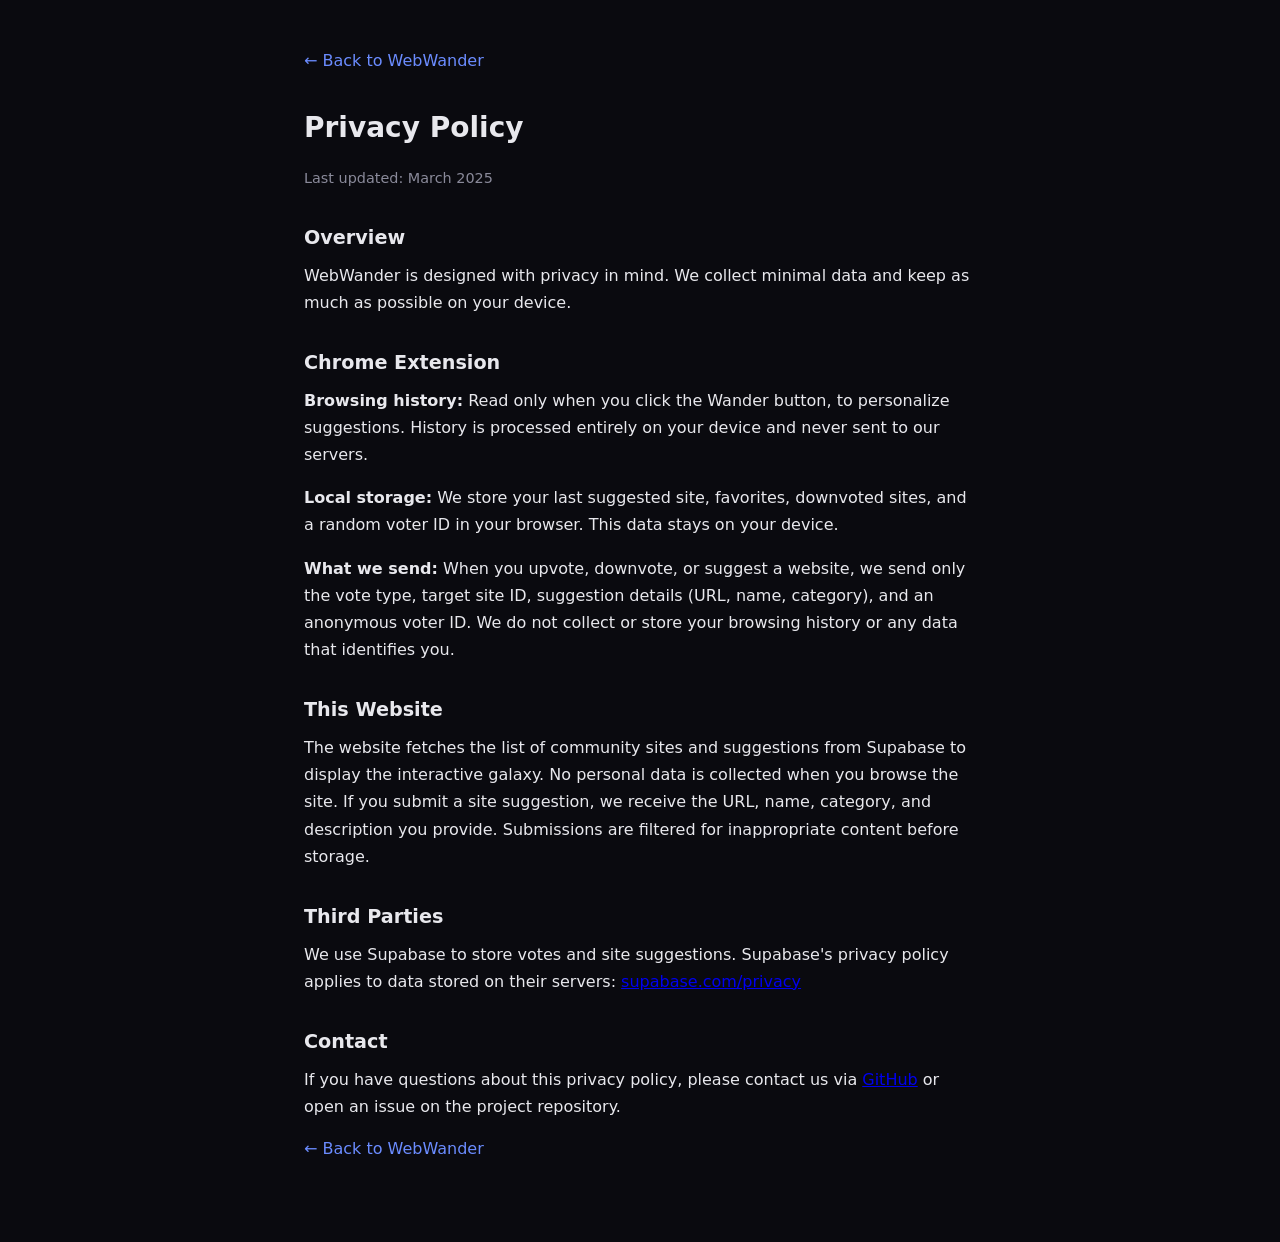
==== privacy.html @ 1d211160 "Add files via upload" ====
<!DOCTYPE html>
<html lang="en">
<head>
    <meta charset="UTF-8">
    <meta name="viewport" content="width=device-width, initial-scale=1.0">
    <meta name="description" content="WebWander Privacy Policy">
    <title>Privacy Policy | WebWander</title>
    <link rel="icon" type="image/svg+xml" href="data:image/svg+xml,%3Csvg xmlns='http://www.w3.org/2000/svg' viewBox='0 0 32 32'%3E%3Ccircle cx='16' cy='16' r='14' fill='%23080a12' stroke='%236b8cff' stroke-width='2'/%3E%3Ccircle cx='16' cy='16' r='4' fill='%236b8cff'/%3E%3Cpath fill='none' stroke='%2388aaff' stroke-width='1' opacity='0.8' d='M16 6v4M16 22v4M6 16h4M22 16h4M9.2 9.2l2.8 2.8M20 20l2.8 2.8M9.2 22.8l2.8-2.8M20 12l2.8-2.8'/%3E%3C/svg%3E">
    <link rel="stylesheet" href="css/styles.css">
    <style>
        .privacy-page { max-width: 720px; margin: 0 auto; padding: var(--spacing-xl, 2rem) var(--spacing-md, 1rem); }
        .privacy-page h1 { font-size: 1.75rem; margin-bottom: var(--spacing-sm, 0.5rem); }
        .privacy-page h2 { font-size: 1.2rem; margin-top: var(--spacing-lg, 1.5rem); margin-bottom: var(--spacing-xs, 0.25rem); }
        .privacy-page p { margin-bottom: var(--spacing-sm, 0.5rem); line-height: 1.7; }
        .privacy-page ul { margin: var(--spacing-sm, 0.5rem) 0; padding-left: 1.5rem; }
        .privacy-page li { margin-bottom: 0.35rem; }
        .privacy-page .updated { color: var(--color-text-muted, #8a8a9a); font-size: 0.9rem; margin-bottom: var(--spacing-lg, 1rem); }
        .privacy-page .back-link { display: inline-block; margin-bottom: var(--spacing-lg, 1rem); color: var(--color-accent, #6b8cff); text-decoration: none; }
        .privacy-page .back-link:hover { text-decoration: underline; }
    </style>
</head>
<body>
    <div class="privacy-page">
        <a href="index.html" class="back-link">← Back to WebWander</a>
        <h1>Privacy Policy</h1>
        <p class="updated">Last updated: March 2025</p>

        <h2>Overview</h2>
        <p>WebWander is designed with privacy in mind. We collect minimal data and keep as much as possible on your device.</p>

        <h2>Chrome Extension</h2>
        <p><strong>Browsing history:</strong> Read only when you click the Wander button, to personalize suggestions. History is processed entirely on your device and never sent to our servers.</p>
        <p><strong>Local storage:</strong> We store your last suggested site, favorites, downvoted sites, and a random voter ID in your browser. This data stays on your device.</p>
        <p><strong>What we send:</strong> When you upvote, downvote, or suggest a website, we send only the vote type, target site ID, suggestion details (URL, name, category), and an anonymous voter ID. We do not collect or store your browsing history or any data that identifies you.</p>

        <h2>This Website</h2>
        <p>The website fetches the list of community sites and suggestions from Supabase to display the interactive galaxy. No personal data is collected when you browse the site. If you submit a site suggestion, we receive the URL, name, category, and description you provide. Submissions are filtered for inappropriate content before storage.</p>

        <h2>Third Parties</h2>
        <p>We use Supabase to store votes and site suggestions. Supabase's privacy policy applies to data stored on their servers: <a href="https://supabase.com/privacy" target="_blank" rel="noopener noreferrer">supabase.com/privacy</a></p>

        <h2>Contact</h2>
        <p>If you have questions about this privacy policy, please contact us via <a href="https://github.com" target="_blank" rel="noopener noreferrer">GitHub</a> or open an issue on the project repository.</p>

        <a href="index.html" class="back-link">← Back to WebWander</a>
    </div>
</body>
</html>
---- css/styles.css ----
/* ============================================
   WebWander - Base Styles
   ============================================ */

/* CSS Variables */
:root {
    --color-bg: #0a0a0f;
    --color-bg-alt: #12121a;
    --color-text: #e8e8ed;
    --color-text-muted: #8a8a9a;
    --color-accent: #6b8cff;
    --color-accent-hover: #8ba3ff;
    --color-card-bg: #16161f;
    --color-card-border: #2a2a35;
    --font-sans: system-ui, -apple-system, BlinkMacSystemFont, 'Segoe UI', Roboto, sans-serif;
    --spacing-xs: 0.5rem;
    --spacing-sm: 1rem;
    --spacing-md: 1.5rem;
    --spacing-lg: 2rem;
    --spacing-xl: 3rem;
    --radius: 8px;
    --radius-lg: 12px;
}

/* Reset & Base */
*,
*::before,
*::after {
    box-sizing: border-box;
    margin: 0;
    padding: 0;
}

html {
    scroll-behavior: smooth;
}

body {
    font-family: var(--font-sans);
    background-color: var(--color-bg);
    color: var(--color-text);
    line-height: 1.6;
    min-height: 100vh;
}

/* ============================================
   Hero Section - full viewport width
   ============================================ */
.hero {
    position: relative;
    min-height: 100vh;
    width: 100%;
    max-width: none;
    padding: 0;
    margin: 0;
    display: flex;
    flex-direction: column;
    align-items: center;
    justify-content: center;
    overflow: hidden;
}

/* Galaxy container - full viewport, where visualization goes */
.hero__galaxy-container {
    position: absolute;
    top: 0;
    left: 0;
    width: 100%;
    height: 100%;
    min-height: 100vh;
    z-index: 0;
    background: radial-gradient(ellipse 120% 100% at 50% 50%, #0c0e18 0%, #080a12 40%, #050508 100%);
}

.hero__galaxy-container::after {
    content: '';
    position: absolute;
    inset: 0;
    pointer-events: none;
    background: radial-gradient(ellipse 70% 70% at 50% 50%, transparent 60%, rgba(0, 0, 0, 0.25) 100%);
}

.hero__galaxy-placeholder {
    position: absolute;
    inset: 0;
    display: none; /* Hidden – hero content provides context; canvas appears when ready */
    flex-direction: column;
    align-items: center;
    justify-content: center;
    gap: var(--spacing-sm);
    color: var(--color-text-muted);
    font-size: 1rem;
}

.hero__galaxy-placeholder span:first-child {
    font-size: 1.5rem;
    font-weight: 600;
}

.hero__galaxy-hint {
    font-size: 0.875rem;
    opacity: 0.7;
}

/* Hero tooltip - shows on star hover; behind buttons when overlay is visible */
.hero__tooltip {
    position: fixed;
    z-index: -1;
    bottom: 100px;
    left: 50%;
    transform: translateX(-50%);
    padding: var(--spacing-sm) var(--spacing-lg);
    background: rgba(10, 12, 24, 0.92);
    border: 1px solid rgba(107, 140, 255, 0.3);
    border-radius: var(--radius);
    font-size: 0.95rem;
    font-weight: 500;
    color: var(--color-text);
    opacity: 0;
    pointer-events: none;
    transition: opacity 0.25s ease, transform 0.25s ease;
    box-shadow: 0 0 24px rgba(107, 140, 255, 0.15);
}

.hero__tooltip--visible {
    opacity: 1;
}

.hero__tooltip-name {
    display: block;
    font-weight: 600;
}

.hero__tooltip-hint {
    display: block;
    font-size: 0.75rem;
    font-weight: 400;
    color: var(--color-text-muted);
    margin-top: 0.2em;
}

/* Hero content overlays the galaxy */
.hero__content {
    position: relative;
    z-index: 1;
    text-align: center;
    padding: var(--spacing-md);
    transition: opacity 0.3s ease;
}

.hero__title,
.hero__tagline,
.hero__buttons {
    position: relative;
    z-index: 1;
}

/* When wandering: hide overlay so galaxy is fully visible */
.hero--wandering .hero__content {
    pointer-events: none;
}

.hero--wandering .hero__title,
.hero--wandering .hero__tagline,
.hero--wandering .hero__buttons {
    opacity: 0;
}

.hero--wandering .hero__tooltip {
    z-index: 10;
    pointer-events: auto;
}

/* Exit fullscreen button - appears when wandering */
.hero__exit-fullscreen {
    position: fixed;
    top: var(--spacing-md);
    right: var(--spacing-md);
    z-index: 10;
    padding: var(--spacing-sm) var(--spacing-md);
    font-size: 0.9rem;
    font-weight: 600;
    background: rgba(8, 10, 20, 0.9);
    border: 1px solid rgba(107, 140, 255, 0.4);
    border-radius: var(--radius);
    color: var(--color-text);
    cursor: pointer;
    transition: all 0.2s ease;
    backdrop-filter: blur(8px);
}

.hero__exit-fullscreen:hover {
    color: var(--color-accent);
    border-color: var(--color-accent);
    background: rgba(12, 16, 32, 0.95);
    box-shadow: 0 0 20px rgba(107, 140, 255, 0.2);
}

/* View hint buttons - rotate to discover patterns */
.hero__view-hints {
    position: fixed;
    bottom: var(--spacing-md);
    left: 50%;
    transform: translateX(-50%);
    z-index: 5;
    display: flex;
    align-items: center;
    gap: var(--spacing-xs);
    padding: var(--spacing-xs) var(--spacing-sm);
    background: rgba(8, 10, 20, 0.7);
    border-radius: var(--radius);
    border: 1px solid rgba(107, 140, 255, 0.2);
    backdrop-filter: blur(8px);
    font-size: 0.8rem;
}

.hero__view-hint-label {
    color: var(--color-text-muted);
    margin-right: var(--spacing-xs);
}

.hero__view-btn {
    padding: 0.35rem 0.6rem;
    background: transparent;
    border: 1px solid transparent;
    border-radius: 4px;
    color: var(--color-text-muted);
    cursor: pointer;
    font-size: inherit;
    transition: all 0.2s ease;
}

.hero__view-btn:hover {
    color: var(--color-accent);
    border-color: rgba(107, 140, 255, 0.4);
    background: rgba(107, 140, 255, 0.08);
}

.hero__title {
    font-size: clamp(2.5rem, 8vw, 4.5rem);
    font-weight: 800;
    letter-spacing: -0.03em;
    margin-bottom: var(--spacing-sm);
    text-shadow: 0 0 40px rgba(107, 140, 255, 0.3);
}

.hero__tagline {
    font-size: clamp(1rem, 2.5vw, 1.25rem);
    color: var(--color-text);
    margin-bottom: var(--spacing-lg);
    max-width: 400px;
    margin-left: auto;
    margin-right: auto;
}

.hero__buttons {
    display: flex;
    flex-wrap: wrap;
    gap: var(--spacing-sm);
    justify-content: center;
}

/* ============================================
   Buttons
   ============================================ */
.btn {
    display: inline-flex;
    align-items: center;
    justify-content: center;
    padding: var(--spacing-sm) var(--spacing-lg);
    font-size: 1rem;
    font-weight: 600;
    border: none;
    border-radius: var(--radius);
    cursor: pointer;
    text-decoration: none;
    transition: background-color 0.2s, transform 0.15s;
}

.btn:hover {
    transform: translateY(-1px);
}

.btn--primary {
    background: linear-gradient(135deg, var(--color-accent) 0%, #5a7ce8 100%);
    color: white;
    box-shadow: 0 4px 20px rgba(107, 140, 255, 0.35);
}

.btn--primary:hover {
    background: linear-gradient(135deg, var(--color-accent-hover) 0%, var(--color-accent) 100%);
    box-shadow: 0 6px 24px rgba(107, 140, 255, 0.45);
}

.btn--secondary {
    background: transparent;
    color: var(--color-text);
    border: 2px solid var(--color-card-border);
}

.btn--secondary:hover {
    border-color: var(--color-accent);
    color: var(--color-accent);
}

/* ============================================
   Sections (shared)
   ============================================ */
section {
    padding: var(--spacing-xl) var(--spacing-md);
    max-width: 1000px;
    margin: 0 auto;
}

.section-title {
    font-size: clamp(1.5rem, 3.5vw, 2rem);
    font-weight: 700;
    text-align: center;
    margin-bottom: var(--spacing-lg);
    letter-spacing: -0.02em;
}

/* ============================================
   Discovery Section
   ============================================ */
.discovery {
    background: var(--color-bg-alt);
}

.discovery__grid {
    display: grid;
    grid-template-columns: repeat(auto-fill, minmax(260px, 1fr));
    gap: var(--spacing-md);
}

.discovery__empty {
    grid-column: 1 / -1;
    text-align: center;
    color: var(--color-text-muted);
    font-size: 0.95rem;
    padding: var(--spacing-xl);
}

.site-card {
    background: var(--color-card-bg);
    border: 1px solid var(--color-card-border);
    border-radius: var(--radius-lg);
    padding: var(--spacing-md);
    transition: border-color 0.2s, transform 0.2s;
}

.site-card:hover {
    border-color: var(--color-accent);
    transform: translateY(-2px);
}

.site-card__icon {
    font-size: 2rem;
    margin-bottom: var(--spacing-sm);
}

.site-card__title {
    font-size: 1.25rem;
    margin-bottom: var(--spacing-xs);
}

.site-card__desc {
    color: var(--color-text-muted);
    font-size: 0.875rem;
    margin-bottom: var(--spacing-sm);
}

.site-card__link {
    color: var(--color-accent);
    font-weight: 600;
    text-decoration: none;
}

.site-card__link:hover {
    text-decoration: underline;
}

/* ============================================
   How It Works
   ============================================ */
.how-it-works__steps {
    display: grid;
    grid-template-columns: repeat(3, 1fr);
    gap: var(--spacing-lg);
}

@media (max-width: 640px) {
    .how-it-works__steps {
        grid-template-columns: 1fr;
    }
}

.step {
    text-align: center;
}

.step__number {
    display: inline-flex;
    align-items: center;
    justify-content: center;
    width: 40px;
    height: 40px;
    background: var(--color-accent);
    color: white;
    font-weight: 700;
    font-size: 1.1rem;
    border-radius: 50%;
    margin-bottom: var(--spacing-sm);
}

.step__title {
    font-size: 1.1rem;
    font-weight: 600;
    margin-bottom: var(--spacing-xs);
}

.step__desc {
    color: var(--color-text-muted);
    font-size: 0.875rem;
    line-height: 1.5;
}

/* ============================================
   Categories
   ============================================ */
.categories {
    background: var(--color-bg-alt);
}

.categories__grid {
    display: grid;
    grid-template-columns: repeat(auto-fill, minmax(130px, 1fr));
    gap: var(--spacing-sm);
}

.category-card {
    display: flex;
    align-items: center;
    justify-content: center;
    padding: var(--spacing-md);
    background: var(--color-card-bg);
    border: 1px solid var(--color-card-border);
    border-radius: var(--radius);
    color: var(--color-text);
    text-decoration: none;
    font-weight: 600;
    transition: border-color 0.2s, background 0.2s;
}

.category-card:hover {
    border-color: var(--category-color, var(--color-accent));
    box-shadow: 0 0 0 1px var(--category-color, var(--color-accent));
}

/* ============================================
   Submit Section
   ============================================ */
.submit__intro {
    text-align: center;
    color: var(--color-text-muted);
    margin-bottom: var(--spacing-lg);
    max-width: 420px;
    margin-left: auto;
    margin-right: auto;
    font-size: 0.95rem;
}

.submit__form {
    max-width: 480px;
    margin: 0 auto;
}

.form-group {
    margin-bottom: var(--spacing-sm);
}

.form-group label {
    display: block;
    font-weight: 600;
    margin-bottom: var(--spacing-xs);
}

.form-group input,
.form-group select,
.form-group textarea {
    width: 100%;
    padding: var(--spacing-sm);
    background: var(--color-card-bg);
    border: 1px solid var(--color-card-border);
    border-radius: var(--radius);
    color: var(--color-text);
    font-family: inherit;
}

.form-group input:focus,
.form-group select:focus,
.form-group textarea:focus {
    outline: none;
    border-color: var(--color-accent);
}

.submit__form .btn {
    width: 100%;
    margin-top: var(--spacing-sm);
}

/* ============================================
   Privacy Note (extension-inspired)
   ============================================ */
.privacy-note-section {
    padding: var(--spacing-lg) var(--spacing-md);
    background: var(--color-bg-alt);
}

.privacy-note__text {
    max-width: 560px;
    margin: 0 auto;
    font-size: 0.875rem;
    color: var(--color-text-muted);
    line-height: 1.6;
    text-align: center;
}

.privacy-note__icon {
    margin-right: 0.35em;
}

.privacy-note__text strong {
    color: var(--color-text);
}

/* ============================================
   Footer
   ============================================ */
.footer {
    padding: var(--spacing-lg) var(--spacing-md);
    text-align: center;
    border-top: 1px solid var(--color-card-border);
}

.footer__links {
    display: flex;
    justify-content: center;
    gap: var(--spacing-lg);
    margin-bottom: var(--spacing-md);
}

.footer__links a {
    color: var(--color-text-muted);
    text-decoration: none;
}

.footer__links a:hover {
    color: var(--color-accent);
}

.footer__copy {
    color: var(--color-text-muted);
    font-size: 0.875rem;
}

/* ============================================
   Responsive
   ============================================ */
@media (max-width: 480px) {
    .hero__buttons {
        flex-direction: column;
    }

    .hero__buttons .btn {
        width: 100%;
    }
}
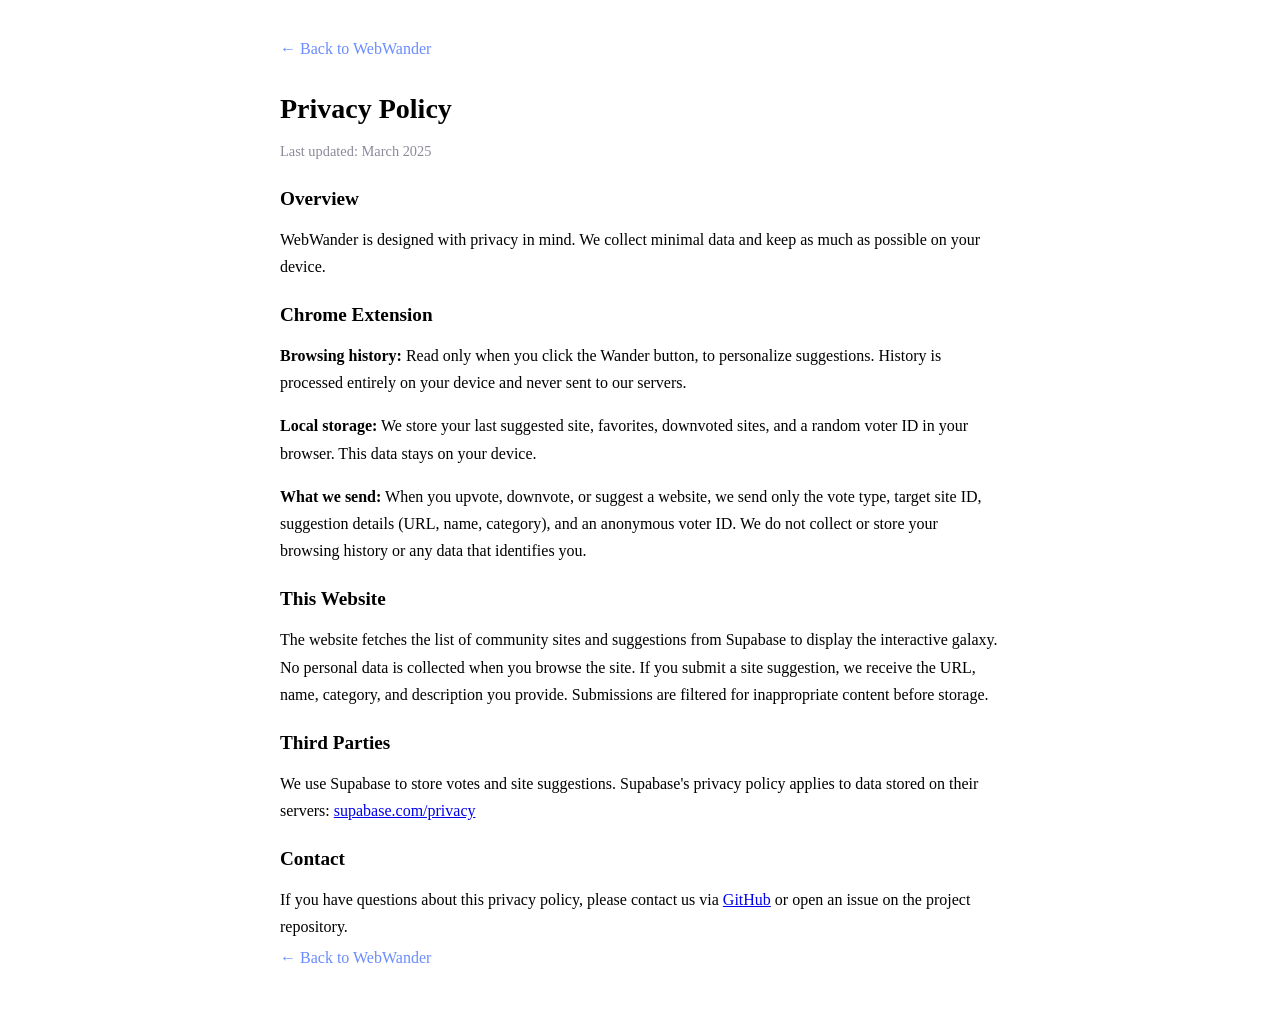
==== commit 424f5d48: "Add files via upload" ====
--- a/privacy.html
+++ b/privacy.html
@@ -40,7 +40,7 @@
         <p>We use Supabase to store votes and site suggestions. Supabase's privacy policy applies to data stored on their servers: <a href="https://supabase.com/privacy" target="_blank" rel="noopener noreferrer">supabase.com/privacy</a></p>
 
         <h2>Contact</h2>
-        <p>If you have questions about this privacy policy, please contact us via <a href="https://github.com" target="_blank" rel="noopener noreferrer">GitHub</a> or open an issue on the project repository.</p>
+        <p>If you have questions about this privacy policy, please contact us via <a href="https://github.com/xXxPixelxXx/WebWanderWebsite" target="_blank" rel="noopener noreferrer">GitHub</a> or open an issue on the project repository.</p>
 
         <a href="index.html" class="back-link">← Back to WebWander</a>
     </div>
